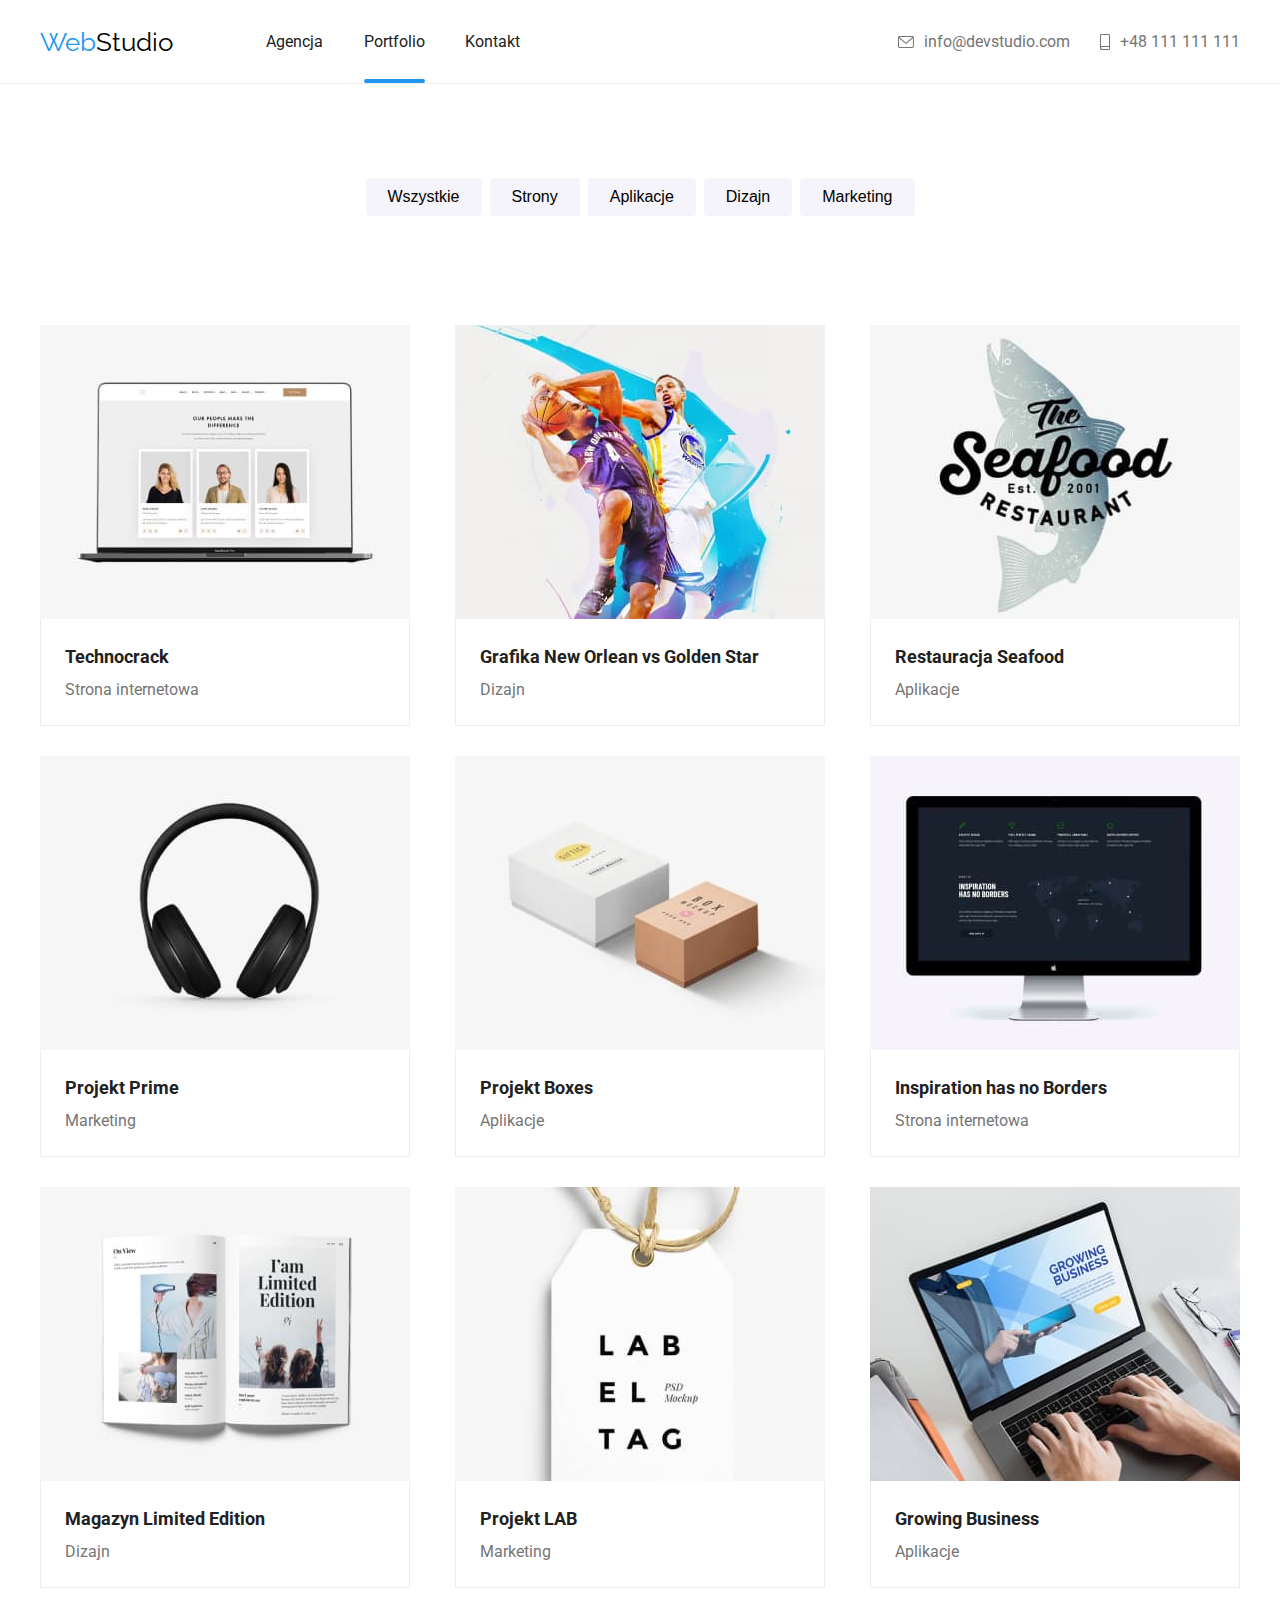
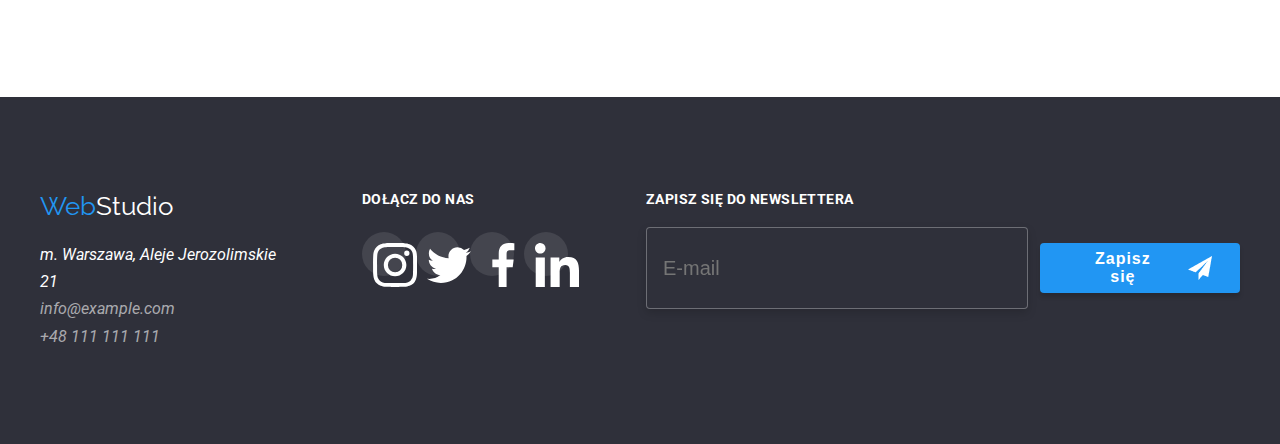
==== portfolio.html @ cbbd0e60 "commit" ====
<!DOCTYPE html>
<html lang="pl">
  <head>
    <meta charset="UTF-8" />
    <meta http-equiv="X-UA-Compatible" content="IE=edge" />
    <meta name="viewport" content="width=device-width, initial-scale=1.0" />
    <title>Portfolio</title>
    <link
      rel="stylesheet"
      href="https://cdnjs.cloudflare.com/ajax/libs/modern-normalize/1.1.0/modern-normalize.min.css"
      integrity="sha512-wpPYUAdjBVSE4KJnH1VR1HeZfpl1ub8YT/NKx4PuQ5NmX2tKuGu6U/JRp5y+Y8XG2tV+wKQpNHVUX03MfMFn9Q=="
      crossorigin="anonymous"
      referrerpolicy="no-referrer" />
    <link rel="stylesheet" href="./css/styles.css" />
    <link rel="preconnect" href="https://fonts.googleapis.com" />
    <link rel="preconnect" href="https://fonts.gstatic.com" crossorigin />
    <link
      href="https://fonts.googleapis.com/css2?family=Raleway:wght@700&family=Roboto:wght@400;500;700;900&display=swap"
      rel="stylesheet" />
  </head>
  <body>
    <header class="header">
      <div class="container">
        <div class="header-left">
          <a href="./index.html" class="logo"
            ><span class="blue-web">Web</span>Studio</a
          >
          <nav>
            <ul class="menu">
              <li class="menu-item">
                <a href="./index.html" class="menu-link">Agencja</a>
              </li>
              <li class="menu-item">
                <a href="./portfolio.html" class="menu-link active">Portfolio</a>
              </li>
              <li class="menu-item">
                <a href="" class="menu-link">Kontakt</a>
              </li>
            </ul>
          </nav>
        </div>
        <div class="header-right">
          <div class="header-right">
            <ul class="contact">
              <li class="contact-item">
                <a href="mailto:info@devstudio.com" class="contact-link">
                  <svg width="16px" height="12px" class="contact-icon">
                    <use xlink:href="./images/icons.svg#icon-envelope"></use>
                  </svg>
                  info@devstudio.com
                </a>
              </li>
              <li class="contact-item">
                <a href="tel:+48111111111" class="contact-link">
                  <svg width="10px" height="16px" class="contact-icon">
                    <use xlink:href="./images/icons.svg#icon-smartphone"></use>
                  </svg>
                  +48 111 111 111
                </a>
              </li>
            </ul>
          </div>
          
    </header>
    <main class="main-portfolio">
      <div class="container">
        <ul class="list-btn-portfolio">
          <li>
            <button type="button" class="btn-portfolio">Wszystkie</button>
          </li>
          <li><button type="button" class="btn-portfolio">Strony</button></li>
          <li>
            <button type="button" class="btn-portfolio">Aplikacje</button>
          </li>
          <li><button type="button" class="btn-portfolio">Dizajn</button></li>
          <li>
            <button type="button" class="btn-portfolio">Marketing</button>
          </li>
        </ul>
      </div>
      <section>
        <div class="container">
          <ul class="portfolio-boxes section">
            <li>
                  <figure class="portfolio-card">
                    <div class="portfolio-img-container">
                      <img
                        src="./images/technocrack.jpg"
                        alt="Laptop na którym wyświetlają się 3 osoby"
                        width="370"
                        height="294" />
                          <p class="portfolio-card-description">
                            Technocrack jest popularną platformą wykorzystywaną do 
                            rozpowszechniania koronawirusa. 
                            Firmy wykorzystują tę platformę do celów szpiegowskich i 
                            ataków na niezabezpieczone serwery konkurencji</p>
                      </div>
                    <figcaption>
                      <p class="portfolio-title">Technocrack</p>
                      <p class="portfolio-filtr">Strona internetowa</p>
                    </figcaption>
                  </figure>
            </li>
            <li>
              <figure class="portfolio-card">
                <div class="portfolio-img-container">
                <img
                  src="./images/grafika-new-orlean-vs-golden-star.jpg"
                  alt="Dwóch koszykarzy walczących o piłkę"
                  width="370"
                  height="294" />
                  <p class="portfolio-card-description">
                    Technocrack jest popularną platformą wykorzystywaną do 
                    rozpowszechniania koronawirusa. 
                    Firmy wykorzystują tę platformę do celów szpiegowskich i 
                    ataków na niezabezpieczone serwery konkurencji</p>
                </div>
                <figcaption>
                  <p class="portfolio-title">
                    Grafika New Orlean vs Golden Star
                  </p>
                  <p class="portfolio-filtr">Dizajn</p>
                </figcaption>
              </figure>
            </li>
            <li>
              <figure class="portfolio-card">
                <div class="portfolio-img-container">
                <img
                  src="./images/restauracja-seafood.jpg"
                  alt="Logo restauracji Seafood"
                  width="370"
                  height="294" />
                  <p class="portfolio-card-description">
                    Technocrack jest popularną platformą wykorzystywaną do 
                    rozpowszechniania koronawirusa. 
                    Firmy wykorzystują tę platformę do celów szpiegowskich i 
                    ataków na niezabezpieczone serwery konkurencji</p>
                </div>
                <figcaption>
                  <p class="portfolio-title">Restauracja Seafood</p>
                  <p class="portfolio-filtr">Aplikacje</p>
                </figcaption>
              </figure >
            </li>
            <li>
              <figure class="portfolio-card">
                <div class="portfolio-img-container">
                <img
                  src="./images/projekt-prime.jpg"
                  alt="Czarne słuchawki nauszne"
                  width="370"
                  height="294" />
                  <p class="portfolio-card-description">
                    Technocrack jest popularną platformą wykorzystywaną do 
                    rozpowszechniania koronawirusa. 
                    Firmy wykorzystują tę platformę do celów szpiegowskich i 
                    ataków na niezabezpieczone serwery konkurencji</p>
                </div>
                <figcaption>
                  <p class="portfolio-title">Projekt Prime</p>
                  <p class="portfolio-filtr">Marketing</p>
                </figcaption>
              </figure>
            </li>
            <li>
              <figure class="portfolio-card">
                <div class="portfolio-img-container">
                <img
                  src="./images/projekt-boxes.jpg"
                  alt="Większe białe pudełko i mniejsze bezowe pudełko"
                  width="370"
                  height="294" />
                  <p class="portfolio-card-description">
                    Technocrack jest popularną platformą wykorzystywaną do 
                    rozpowszechniania koronawirusa. 
                    Firmy wykorzystują tę platformę do celów szpiegowskich i 
                    ataków na niezabezpieczone serwery konkurencji</p>
                </div>
                <figcaption>
                  <p class="portfolio-title">Projekt Boxes</p>
                  <p class="portfolio-filtr">Aplikacje</p>
                </figcaption>
              </figure>
            </li>
            <li>
              <figure class="portfolio-card">
                <div class="portfolio-img-container">
                <img
                  src="./images/inspiration-has-no-borders.jpg"
                  alt="Monitor wyświetlający ciemną stronę internetową"
                  width="370"
                  height="294" />
                  <p class="portfolio-card-description">
                    Technocrack jest popularną platformą wykorzystywaną do 
                    rozpowszechniania koronawirusa. 
                    Firmy wykorzystują tę platformę do celów szpiegowskich i 
                    ataków na niezabezpieczone serwery konkurencji</p>
                </div>
                <figcaption>
                  <p class="portfolio-title">Inspiration has no Borders</p>
                  <p class="portfolio-filtr">Strona internetowa</p>
                </figcaption>
              </figure>
            </li>
            <li>
              <figure class="portfolio-card">
                <div class="portfolio-img-container">
                <img
                  src="./images/magazyn-limited-edition.jpg"
                  alt="Ksiązka I am limited edition"
                  width="370"
                  height="294" />
                  <p class="portfolio-card-description">
                    Technocrack jest popularną platformą wykorzystywaną do 
                    rozpowszechniania koronawirusa. 
                    Firmy wykorzystują tę platformę do celów szpiegowskich i 
                    ataków na niezabezpieczone serwery konkurencji</p>
                  </div>
                <figcaption>
                  <p class="portfolio-title">Magazyn Limited Edition</p>
                  <p class="portfolio-filtr">Dizajn</p>
                </figcaption>
              </figure>
            </li>
            <li>
              <figure class="portfolio-card">
                <div class="portfolio-img-container">
                <img
                  src="./images/projekt-lab.jpg"
                  alt="Etykieta LAB EL TAG"
                  width="370"
                  height="294" />
                  <p class="portfolio-card-description">
                    Technocrack jest popularną platformą wykorzystywaną do 
                    rozpowszechniania koronawirusa. 
                    Firmy wykorzystują tę platformę do celów szpiegowskich i 
                    ataków na niezabezpieczone serwery konkurencji</p>
                  </div>
                <figcaption>
                  <p class="portfolio-title">Projekt LAB</p>
                  <p class="portfolio-filtr">Marketing</p>
                </figcaption>
              </figure>
            </li>
            <li>
              <figure class="portfolio-card">
                <div class="portfolio-img-container">
                <img
                  src="./images/growing-business.jpg"
                  alt="Laptop napis Growing Biznes dłonie połozone na klawiaturze"
                  width="370"
                  height="294" />
                  <p class="portfolio-card-description">
                    Technocrack jest popularną platformą wykorzystywaną do 
                    rozpowszechniania koronawirusa. 
                    Firmy wykorzystują tę platformę do celów szpiegowskich i 
                    ataków na niezabezpieczone serwery konkurencji</p>
                  </div>
                <figcaption>
                  <p class="portfolio-title">Growing Business</p>
                  <p class="portfolio-filtr">Aplikacje</p>
                </figcaption>
              </figure>
            </li>
          </ul>
        </div>
      </section>
    </main>
    <footer class="footer section">
      <div class="container footer-container">
        <div class="footer-left">
          <a href="./index.html"
            ><span class="logo"
              ><span class="blue-web">Web</span>Studio</span
            ></a
          >
          <address class="address">
            <ul>
              <li>
                <a href="https://goo.gl/maps/ZJ2jtGcHfp8Aeqk69"
                  ><p>m. Warszawa, Aleje Jerozolimskie 21</p></a
                >
              </li>
              <li class="contact-footer">
                <a href="mailto:info@example.com"> info@example.com</a>
              </li>
              <li class="contact-footer">
                <a href="tel:+48111111111"> +48 111 111 111</a>
              </li>
            </ul>
          </address>
        </div>
        <div class="footer-right">
          <p class="join-to-us">DOŁĄCZ DO NAS</p>
          <ul class="socialmedia-icons">
            <li class="socialmedia-icon">
              <a href="#">
              <svg width="44px" height="44px">
                <use href="./images/icons.svg#icon-instagram-2"></use>
              </svg>
            </a>
            </li>
            <li class="socialmedia-icon">
              <a href="#">
              <svg width="44px" height="44px">
                <use href="./images/icons.svg#icon-twitter-1"></use>
              </svg>
            </a>
            </li>
            <li class="socialmedia-icon">
              <a href="#">
              <svg width="44px" height="44px">
                <use href="./images/icons.svg#icon-facebook-1"></use>
              </svg>
            </a>
            </li>
            <li class="socialmedia-icon">
              <a href="#">
              <svg width="44px" height="44px">
                <use href="./images/icons.svg#icon-linkedin-1"></use>
              </svg>
            </a>
            </li>
          </ul>
        </div>
        <div class="subscribe-newsletter">
          <p class="subscribe-newsletter-header">
            Zapisz się do newslettera
          </p>
          <form class="newsletter-form">
            <input class="input-email-newsletter" type="email" name="email" placeholder="E-mail"/>
            <button class="newsletter-button" type="submit">Zapisz się <img src="./images/icon-send.png" alt=""></button>
          </form>
        </div>
      </div>
    </footer>
  </body>
</html>
---- css/styles.css ----
:root {
  --color-text-hover: #2196f3;
  --color-text-light: #757575;
  --color-text-primary: #212121;
  --color-white: #ffffff;
  --color-lightgray: #f5f4fa;
  --color-background-footer: #2f303a;
  --color-studio: #000000;
  --color-icons: #afb1b8;
}

* {
  margin: 0;
  padding: 0;
}

body {
  font-family: "Roboto", sans-serif;
  color: var(--color-text-primary);
}

.container {
  max-width: 1200px;
  margin: 0 auto;
}

.section {
  padding: 94px 0;
}

/* header start */

.header {
  border-bottom: #ececec 1px solid;
}

.header .container {
  display: flex;
  align-items: center;
  justify-content: space-between;
}

.header-left {
  display: flex;
  align-items: center;
}

.logo {
  font-family: "Raleway", sans-serif;
  font-size: 26px;
  color: var(--color-studio);
  text-decoration: none;
  margin-right: 93px;
}

.blue-web {
  color: var(--color-text-hover);
}

.menu {
  display: flex;
  list-style-type: none;
  width: 254px;
  padding: 32px 0 0 0;
  justify-content: space-between;
}

.menu-link {
  text-decoration: none;
  color: var(--color-text-primary);
  transition: color;
  transition-duration: 250ms;
  transition-timing-function: cubic-bezier(0.4, 0, 0.2, 1);
}

.menu-link:hover,
.menu-link:focus {
  color: var(--color-text-hover);
}

.menu-link.active::after {
  content: "";
  display: block;
  border: 2px solid var(--color-text-hover);
  border-radius: 2px;
  margin-top: 28px;
}

.header-right {
  display: flex;
}

.contact {
  color: var(--color-text-light);
  list-style-type: none;
  display: flex;
}

.contact-item {
  display: flex;
  align-items: center;
}

.contact-item a {
  text-decoration: none;
  color: var(--color-text-light);
  display: flex;
  align-items: center;
  transition: color;
  transition-duration: 250ms;
  transition-timing-function: cubic-bezier(0.4, 0, 0.2, 1);
}

.contact-item:first-child {
  margin-right: 20px;
}

.contact-item svg {
  fill: var(--color-text-light);
  margin: 0 10px;
}

.contact-icon use {
  transition: fill;
  transition-duration: 250ms;
  transition-timing-function: cubic-bezier(0.4, 0, 0.2, 1);
}

.contact-link:hover .contact-icon use,
.contact-link:focus .contact-icon use {
  fill: var(--color-text-hover);
}

.contact-link:hover,
.contact-link:focus {
  color: var(--color-text-hover);
}

.contact-link:focus {
  outline: none;
}

/* header end */

/* main start */

.main-portfolio {
  padding-top: 94px;
}

.baner {
  padding: 0;
  background-color: var(--color-background-footer);
}

.baner-img {
  background-image: linear-gradient(
      to bottom,
      rgba(0, 0, 0, 0.4),
      rgba(0, 0, 0, 0.4)
    ),
    url("../images/office.jpg");
  max-width: 1600px;
  margin: 0 auto;
  padding: 200px 0;
}

.baner .container {
  display: flex;
  flex-direction: column;
  align-items: center;
  padding: 0;
}

.container h1 {
  font-size: 44px;
  line-height: 1.4;
  color: var(--color-white);
  margin-bottom: 30px;
  text-align: center;
}

.container .btn-studio {
  padding: 10px 41px;
  background-color: var(--color-text-hover);
  color: var(--color-white);
  box-shadow: 0px 4px 4px rgba(0, 0, 0, 0.15);
  border-radius: 4px;
  font-size: 16px;
  font-weight: 700;
  line-height: 1.875;
  cursor: pointer;
}

.lorem-ipsum-svg {
  background-color: #f5f4fa;
  padding: 25px 102.34px;
  border-radius: 4px;
  margin-bottom: 30px;
}

.lorem-ipsum ul {
  display: flex;
  justify-content: space-between;
  text-align: justify;
}

.lorem-ipsum li {
  width: 270px;
  list-style: none;
}

.lorem-ipsum h3 {
  font-size: 14px;
  line-height: 1.17214;
  margin-bottom: 10px;
}

.lorem-ipsum p {
  color: var(--color-text-light);
  line-height: 1.715;
  font-size: 14px;
}

.what-we-do h2,
.team h2,
.our-customers h2 {
  font-size: 36px;
  line-height: 1.171945;
  display: flex;
  justify-content: center;
  margin-bottom: 50px;
}

.what-we-do ul {
  display: flex;
  list-style: none;
  justify-content: space-between;
}

.what-we-do li {
  position: relative;
  margin-bottom: 0;
  display: flex;
}

.what-we-do-item-title {
  position: absolute;
  bottom: 0;
  background: var(--color-background-footer);
  opacity: 80%;
  color: var(--color-white);
  display: flex;
  align-items: center;
  justify-content: center;
  height: 70px;
  width: 100%;
}

.team {
  background-color: var(--color-lightgray);
}

.team .employ-card {
  display: flex;
  list-style: none;
  justify-content: space-between;
}

.team figure {
  box-shadow: 0px 1px 3px rgba(0, 0, 0, 0.12), 0px 1px 1px rgba(0, 0, 0, 0.14),
    0px 2px 1px rgba(0, 0, 0, 0.2);
  border-radius: 0px 0px 4px 4px;
  background-color: var(--color-white);
}

.team .name {
  font-weight: 500;
  display: flex;
  justify-content: center;
  padding: 30px 0 10px 0;
}

.team .job-position {
  color: var(--color-text-light);
  line-height: 1.171875;
  display: flex;
  justify-content: center;
}

.socialmedia-icons {
  display: flex;
  justify-content: space-evenly;
  list-style: none;
  padding: 5px 0 20px 0;
}

.socialmedia-icon {
  display: flex;
  align-content: center;
  border-radius: 50%;
  transition: background-color;
  transition-duration: 250ms;
  transition-timing-function: cubic-bezier(0.4, 0, 0.2, 1);
}

.socialmedia-icon a {
  width: 44px;
  height: 44px;
}

.socialmedia-icon:hover,
.socialmedia-icon a:focus {
  background-color: var(--color-text-hover);
  cursor: pointer;
}

.socialmedia-icon svg {
  fill: var(--color-icons);
  padding: 11px;
  transition: fill;
  transition-duration: 250ms;
  transition-timing-function: cubic-bezier(0.4, 0, 0.2, 1);
}

.socialmedia-icon svg:hover,
.socialmedia-icon a:focus svg {
  fill: var(--color-white);
}

.socialmedia-icon a:focus {
  outline: none;
}

.customers {
  display: flex;
  list-style: none;
  justify-content: space-between;
}

.customer {
  border: 1px solid var(--color-icons);
  border-radius: 4px;
  display: flex;
  align-items: center;
  transition: border;
  transition-duration: 250ms;
  transition-timing-function: cubic-bezier(0.4, 0, 0.2, 1);
}

.customer:hover {
  border: 1px solid var(--color-text-hover);
}

.customer svg {
  fill: var(--color-icons);
  padding: 16px 32px;
  transition: fill;
  transition-duration: 250ms;
  transition-timing-function: cubic-bezier(0.4, 0, 0.2, 1);
}

.customer svg:hover {
  fill: var(--color-text-hover);
}

.list-btn-portfolio {
  list-style: none;
  display: flex;
  justify-content: center;
  gap: 8px;
}

.btn-portfolio {
  background-color: var(--color-lightgray);
  padding: 6px 22px;
  border: none;
  font-size: 16px;
  border-radius: 4px;
  line-height: 1.625;
  cursor: pointer;
  transition: color, background-color, box-shadow;
  transition-duration: 250ms;
  transition-timing-function: cubic-bezier(0.4, 0, 0.2, 1);
}

.btn-portfolio:hover,
.btn-portfolio:focus {
  background-color: var(--color-text-hover);
  color: var(--color-white);
  box-shadow: 0px 3px 1px rgba(0, 0, 0, 0.1), 0px 1px 2px rgba(0, 0, 0, 0.08),
    0px 2px 2px rgba(0, 0, 0, 0.12);
}

.portfolio-boxes {
  display: flex;
  list-style: none;
  flex-wrap: wrap;
  justify-content: space-between;
}

.portfolio-boxes li {
  margin: 15px 0;
  transition: box-shadow;
  transition-duration: 250ms;
  transition-timing-function: cubic-bezier(0.4, 0, 0.2, 1);
}

.portfolio-boxes li:hover {
  box-shadow: 0px 1px 1px rgba(0, 0, 0, 0.12), 0px 4px 4px rgba(0, 0, 0, 0.06),
    1px 4px 6px rgba(0, 0, 0, 0.16);
}

.portfolio-card {
  width: 370px;
}

.portfolio-card:hover .portfolio-card-description {
  transform: translateY(0);
}

.portfolio-img-container {
  position: relative;
  overflow: hidden;
  display: flex;
}

.portfolio-card-description {
  position: absolute;
  top: 0;
  right: 0;
  bottom: 0;
  left: 0;
  background-color: var(--color-text-hover);
  opacity: 90%;
  color: var(--color-white);
  padding: 49px 24px;
  font-size: 18px;
  line-height: 1.55;
  transform: translateY(100%);
  transition: transform;
  transition-duration: 250ms;
  transition-timing-function: cubic-bezier(0.4, 0, 0.2, 1);
}

.portfolio-boxes li a {
  text-decoration: none;
}

.portfolio-boxes li a:visited {
  color: var(--color-text-primary);
}

.portfolio-boxes figure {
  background-color: var(--color-white);
  display: flex;
  flex-direction: column;
}

.portfolio-boxes figcaption {
  padding: 20px 0 20px 24px;
  border-right: 1px solid #eeeeee;
  border-bottom: 1px solid #eeeeee;
  border-left: 1px solid #eeeeee;
}

.portfolio-title {
  font-size: 18px;
  font-weight: 700;
  line-height: 2;
}

.portfolio-filtr {
  color: var(--color-text-light);
  line-height: 1.875;
}

/*  footer start*/

.footer {
  background-color: var(--color-background-footer);
}

.footer a {
  text-decoration: none;
}

.footer .logo {
  color: var(--color-white);
}

.footer p {
  color: var(--color-white);
}

.contact-footer {
  color: var(--color-text-light);
  list-style-type: none;
}

.address {
  margin-top: 20px;
}

.address ul {
  list-style: none;
}

.address a {
  line-height: 1.7;
  color: rgba(255, 255, 255, 0.6);
}

.footer-container {
  display: flex;
}

.footer-right {
  margin-left: 70px;
}

.join-to-us {
  font-weight: 700;
  font-size: 14px;
  line-height: 16px;
  letter-spacing: 0.03em;
  text-transform: uppercase;
  margin-bottom: 20px;
}

.footer-right .socialmedia-icon {
  background-color: rgba(255, 255, 255, 0.1);
  border-radius: 50%;
  margin: 0 5px;
}

.footer-right .socialmedia-icon:first-child {
  margin-left: 0;
}

.footer-right .socialmedia-icon:last-child {
  margin-right: 0;
}

.footer-right .socialmedia-icon svg {
  fill: var(--color-white);
}

.footer-right .socialmedia-icon:hover {
  background-color: var(--color-text-hover);
}

.subscribe-newsletter {
  margin-left: 78px;
}

.subscribe-newsletter-header {
  font-weight: 700;
  font-size: 14px;
  line-height: 16px;
  letter-spacing: 0.03em;
  text-transform: uppercase;
  margin-bottom: 20px;
}

.input-email-newsletter {
  width: 358px;
  height: 50px;
  background-color: var(--color-background-footer);
  border: 1px solid rgba(255, 255, 255, 0.3);
  filter: drop-shadow(0px 4px 4px rgba(0, 0, 0, 0.15));
  border-radius: 4px;
  font-size: 20px;
  padding: 15px 16px;
  color: var(--color-white);
}

.input-email-newsletter:focus-within {
  outline: none;
}

.newsletter-button {
  padding: 10px 28px 10px 42px;
  background-color: var(--color-text-hover);
  box-shadow: 0px 4px 4px rgba(0, 0, 0, 0.15);
  border-radius: 4px;
  color: var(--color-white);
  border: none;
  height: 50px;
  font-size: 16px;
  font-weight: 700;
  display: flex;
  align-items: center;
  cursor: pointer;
  letter-spacing: 0.06em;
}

.newsletter-button img {
  margin-left: 24px;
}

.newsletter-form {
  display: flex;
  align-items: center;
  gap: 12px;
}

/*  footer end*/

/* modal start */

.backdrop {
  position: fixed;
  left: 0;
  right: 0;
  top: 0;
  bottom: 0;
  background-color: rgba(0, 0, 0, 0.2);
  transition: visibility 250ms linear, opacity 250ms linear;
}

.is-hidden {
  visibility: hidden;
  opacity: 0;
  pointer-events: none;
}

.modal {
  position: absolute;
  left: 50%;
  top: 50%;
  background-color: var(--color-white);
  width: 528px;
  border-radius: 4px;
  opacity: 1;
  box-shadow: 0px 1px 3px rgba(0, 0, 0, 0.12), 0px 1px 1px rgba(0, 0, 0, 0.14),
    0px 2px 1px rgba(0, 0, 0, 0.2);
  padding: 8px;
  transform: translate(-50%, -50%) scale(1);
  transition: transform 250ms linear;
}
.container-button-modal {
  display: flex;
  justify-content: flex-end;
}

.close-button-modal {
  border: none;
  background-color: transparent;
  cursor: pointer;
}

.is-hidden .modal {
  transform: translate(-50%, -50%) scale(0);
}

/* .container-modal-form {
  display: flex;
  justify-content: center;
} */
.header-modal-form {
  font-size: 20px;
  font-weight: 700;
  line-height: 1.172;
  text-align: center;
}

.modal-form {
  margin: 12px 40px 0 40px;
}

.description-label {
  display: block;
  margin-bottom: 4px;
  margin-top: 10px;
  color: var(--color-text-light);
  font-size: 12px;
}

.input-form-modal {
  border: 1px solid rgba(33, 33, 33, 0.2);
  border-radius: 4px;
  display: flex;
  align-items: center;
  transition: border, fill;
  transition-duration: 250ms;
  transition-timing-function: cubic-bezier(0.4, 0, 0.2, 1);
}

.name-form-modal-svg {
  margin: 14px 15px;
}

.input-form-modal input {
  border: none;
  outline: none;
  width: 100%;
}

.input-form-modal label {
  display: flex;
  align-items: center;
  width: 100%;
}

.input-form-modal:focus-within {
  border: 1px solid var(--color-text-hover);
  fill: var(--color-text-hover);
}

.textarea-form-modal-comment {
  resize: none;
  width: 100%;
  border: none;
  outline: none;
  padding: 12px 16px;
}

.textarea-form-modal-comment::placeholder {
  color: var(--color-text-light);
  opacity: 50%;
  font-size: 12px;
}

.accept-the-terms {
  margin-top: 20px;
  display: flex;
  align-items: center;
  justify-content: center;
}

.statute {
  display: flex;
  align-items: center;
  justify-content: center;
  position: relative;
}

.statute .checkbox-modal-input {
  position: absolute;
  opacity: 0;
  cursor: pointer;
}

.statute p {
  font-size: 14px;
  margin-left: 25px;
}
.statute p a {
  color: var(--color-text-hover);
}

.modal-form-send-button-container {
  display: flex;
  justify-content: center;
}

.modal-form-send-button {
  margin-top: 30px;
  margin-bottom: 40px;
  padding: 10px 76px;
  background-color: var(--color-text-hover);
  box-shadow: 0px 4px 4px rgba(0, 0, 0, 0.15);
  border-radius: 4px;
  color: var(--color-white);
  border: none;
  font-size: 16px;
  font-weight: 700;
  line-height: 1.875;
  letter-spacing: 0.06em;
  cursor: pointer;
}

.checkbox-border {
  border-radius: 2px;
  position: absolute;
  top: 0;
  left: 0;
}

.checkbox-checkmark {
  position: absolute;
  top: 3px;
  left: 2px;
  transition: background-color, fill;
  transition-duration: 250ms;
  transition-timing-function: cubic-bezier(0.4, 0, 0.2, 1);
}

.checkbox-modal-input:checked + .checkbox-checkmark {
  display: block;
}

.checkbox-modal-input:checked + .checkbox-border {
  background-color: var(--color-text-hover);
  fill: var(--color-text-hover);
}

/* modal end */
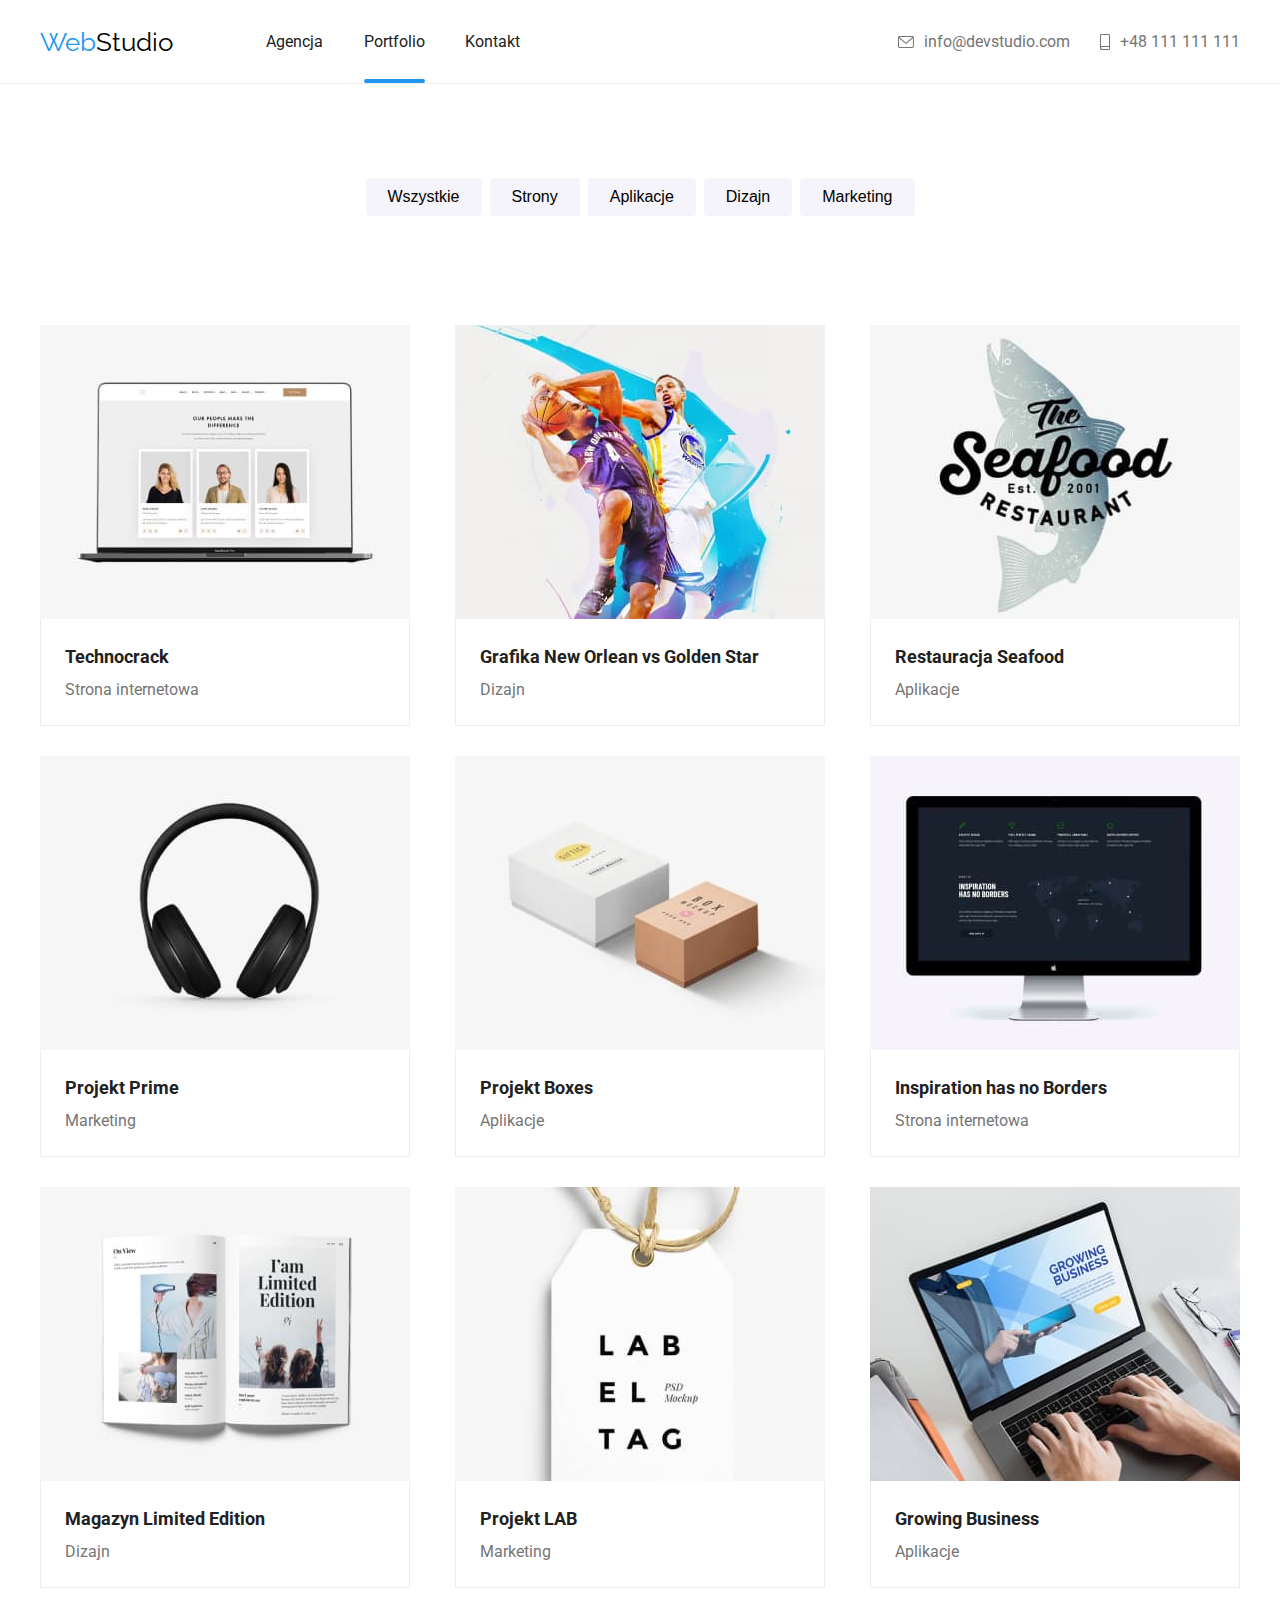
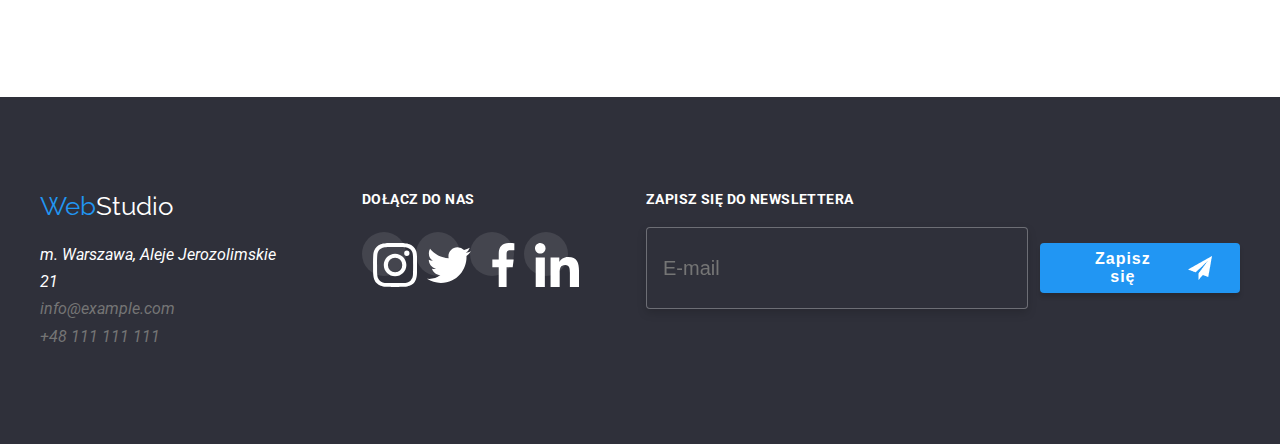
==== commit ff4d8c6e: "portfolio scss" ====
--- a/portfolio.html
+++ b/portfolio.html
@@ -11,7 +11,7 @@
       integrity="sha512-wpPYUAdjBVSE4KJnH1VR1HeZfpl1ub8YT/NKx4PuQ5NmX2tKuGu6U/JRp5y+Y8XG2tV+wKQpNHVUX03MfMFn9Q=="
       crossorigin="anonymous"
       referrerpolicy="no-referrer" />
-    <link rel="stylesheet" href="./css/styles.css" />
+    <link rel="stylesheet" href="./css/main.min.css" />
     <link rel="preconnect" href="https://fonts.googleapis.com" />
     <link rel="preconnect" href="https://fonts.gstatic.com" crossorigin />
     <link
@@ -21,38 +21,38 @@
   <body>
     <header class="header">
       <div class="container">
-        <div class="header-left">
-          <a href="./index.html" class="logo"
-            ><span class="blue-web">Web</span>Studio</a
+        <div class="header__left">
+          <a href="./index.html" class="logo logo--black"
+            ><span class="logo--web">Web</span>Studio</a
           >
           <nav>
-            <ul class="menu">
-              <li class="menu-item">
-                <a href="./index.html" class="menu-link">Agencja</a>
-              </li>
-              <li class="menu-item">
-                <a href="./portfolio.html" class="menu-link active">Portfolio</a>
-              </li>
-              <li class="menu-item">
-                <a href="" class="menu-link">Kontakt</a>
+            <ul class="nav">
+              <li class="nav__item">
+                <a href="./index.html" class="nav__link">Agencja</a>
+              </li>
+              <li class="nav__item">
+                <a href="./portfolio.html" class="nav__link nav__link--active">Portfolio</a>
+              </li>
+              <li class="nav__item">
+                <a href="" class="nav__link">Kontakt</a>
               </li>
             </ul>
           </nav>
         </div>
-        <div class="header-right">
-          <div class="header-right">
+       
+          <div class="header__right">
             <ul class="contact">
-              <li class="contact-item">
-                <a href="mailto:info@devstudio.com" class="contact-link">
-                  <svg width="16px" height="12px" class="contact-icon">
+              <li class="contact__item">
+                <a href="mailto:info@devstudio.com" class="contact__link">
+                  <svg width="16px" height="12px" class="contact__icon">
                     <use xlink:href="./images/icons.svg#icon-envelope"></use>
                   </svg>
                   info@devstudio.com
                 </a>
               </li>
-              <li class="contact-item">
-                <a href="tel:+48111111111" class="contact-link">
-                  <svg width="10px" height="16px" class="contact-icon">
+              <li class="contact__item">
+                <a href="tel:+48111111111" class="contact__link">
+                  <svg width="10px" height="16px" class="contact__icon">
                     <use xlink:href="./images/icons.svg#icon-smartphone"></use>
                   </svg>
                   +48 111 111 111
@@ -62,204 +62,204 @@
           </div>
           
     </header>
-    <main class="main-portfolio">
+    <main class="portfolio">
       <div class="container">
-        <ul class="list-btn-portfolio">
+        <ul class="portfolio__buttons">
           <li>
-            <button type="button" class="btn-portfolio">Wszystkie</button>
+            <button type="button" class="portfolio__button">Wszystkie</button>
           </li>
-          <li><button type="button" class="btn-portfolio">Strony</button></li>
+          <li><button type="button" class="portfolio__button">Strony</button></li>
           <li>
-            <button type="button" class="btn-portfolio">Aplikacje</button>
+            <button type="button" class="portfolio__button">Aplikacje</button>
           </li>
-          <li><button type="button" class="btn-portfolio">Dizajn</button></li>
+          <li><button type="button" class="portfolio__button">Dizajn</button></li>
           <li>
-            <button type="button" class="btn-portfolio">Marketing</button>
+            <button type="button" class="portfolio__button">Marketing</button>
           </li>
         </ul>
       </div>
       <section>
         <div class="container">
-          <ul class="portfolio-boxes section">
-            <li>
-                  <figure class="portfolio-card">
-                    <div class="portfolio-img-container">
+          <ul class="portfolio__cards section">
+            <li class="portfolio__item">
+                  <figure class="portfolio__card">
+                    <div class="portfolio__img-container">
                       <img
                         src="./images/technocrack.jpg"
                         alt="Laptop na którym wyświetlają się 3 osoby"
                         width="370"
                         height="294" />
-                          <p class="portfolio-card-description">
+                          <p class="portfolio__card-description">
                             Technocrack jest popularną platformą wykorzystywaną do 
                             rozpowszechniania koronawirusa. 
                             Firmy wykorzystują tę platformę do celów szpiegowskich i 
                             ataków na niezabezpieczone serwery konkurencji</p>
                       </div>
                     <figcaption>
-                      <p class="portfolio-title">Technocrack</p>
-                      <p class="portfolio-filtr">Strona internetowa</p>
+                      <p class="portfolio__title">Technocrack</p>
+                      <p class="portfolio__filtr">Strona internetowa</p>
                     </figcaption>
                   </figure>
             </li>
-            <li>
-              <figure class="portfolio-card">
-                <div class="portfolio-img-container">
+            <li class="portfolio__item">
+              <figure class="portfolio__card">
+                <div class="portfolio__img-container">
                 <img
                   src="./images/grafika-new-orlean-vs-golden-star.jpg"
                   alt="Dwóch koszykarzy walczących o piłkę"
                   width="370"
                   height="294" />
-                  <p class="portfolio-card-description">
-                    Technocrack jest popularną platformą wykorzystywaną do 
-                    rozpowszechniania koronawirusa. 
-                    Firmy wykorzystują tę platformę do celów szpiegowskich i 
-                    ataków na niezabezpieczone serwery konkurencji</p>
-                </div>
-                <figcaption>
-                  <p class="portfolio-title">
+                  <p class="portfolio__card-description">
+                    Technocrack jest popularną platformą wykorzystywaną do 
+                    rozpowszechniania koronawirusa. 
+                    Firmy wykorzystują tę platformę do celów szpiegowskich i 
+                    ataków na niezabezpieczone serwery konkurencji</p>
+                </div>
+                <figcaption>
+                  <p class="portfolio__title">
                     Grafika New Orlean vs Golden Star
                   </p>
-                  <p class="portfolio-filtr">Dizajn</p>
-                </figcaption>
-              </figure>
-            </li>
-            <li>
-              <figure class="portfolio-card">
-                <div class="portfolio-img-container">
+                  <p class="portfolio__filtr">Dizajn</p>
+                </figcaption>
+              </figure>
+            </li >
+            <li class="portfolio__item">
+              <figure class="portfolio__card">
+                <div class="portfolio__img-container">
                 <img
                   src="./images/restauracja-seafood.jpg"
                   alt="Logo restauracji Seafood"
                   width="370"
                   height="294" />
-                  <p class="portfolio-card-description">
-                    Technocrack jest popularną platformą wykorzystywaną do 
-                    rozpowszechniania koronawirusa. 
-                    Firmy wykorzystują tę platformę do celów szpiegowskich i 
-                    ataków na niezabezpieczone serwery konkurencji</p>
-                </div>
-                <figcaption>
-                  <p class="portfolio-title">Restauracja Seafood</p>
-                  <p class="portfolio-filtr">Aplikacje</p>
+                  <p class="portfolio__card-description">
+                    Technocrack jest popularną platformą wykorzystywaną do 
+                    rozpowszechniania koronawirusa. 
+                    Firmy wykorzystują tę platformę do celów szpiegowskich i 
+                    ataków na niezabezpieczone serwery konkurencji</p>
+                </div>
+                <figcaption>
+                  <p class="portfolio__title">Restauracja Seafood</p>
+                  <p class="portfolio__filtr">Aplikacje</p>
                 </figcaption>
               </figure >
             </li>
-            <li>
-              <figure class="portfolio-card">
-                <div class="portfolio-img-container">
+            <li class="portfolio__item">
+              <figure class="portfolio__card">
+                <div class="portfolio__img-container">
                 <img
                   src="./images/projekt-prime.jpg"
                   alt="Czarne słuchawki nauszne"
                   width="370"
                   height="294" />
-                  <p class="portfolio-card-description">
-                    Technocrack jest popularną platformą wykorzystywaną do 
-                    rozpowszechniania koronawirusa. 
-                    Firmy wykorzystują tę platformę do celów szpiegowskich i 
-                    ataków na niezabezpieczone serwery konkurencji</p>
-                </div>
-                <figcaption>
-                  <p class="portfolio-title">Projekt Prime</p>
-                  <p class="portfolio-filtr">Marketing</p>
-                </figcaption>
-              </figure>
-            </li>
-            <li>
-              <figure class="portfolio-card">
-                <div class="portfolio-img-container">
+                  <p class="portfolio__card-description">
+                    Technocrack jest popularną platformą wykorzystywaną do 
+                    rozpowszechniania koronawirusa. 
+                    Firmy wykorzystują tę platformę do celów szpiegowskich i 
+                    ataków na niezabezpieczone serwery konkurencji</p>
+                </div>
+                <figcaption>
+                  <p class="portfolio__title">Projekt Prime</p>
+                  <p class="portfolio__filtr">Marketing</p>
+                </figcaption>
+              </figure>
+            </li>
+            <li class="portfolio__item">
+              <figure class="portfolio__card">
+                <div class="portfolio__img-container">
                 <img
                   src="./images/projekt-boxes.jpg"
                   alt="Większe białe pudełko i mniejsze bezowe pudełko"
                   width="370"
                   height="294" />
-                  <p class="portfolio-card-description">
-                    Technocrack jest popularną platformą wykorzystywaną do 
-                    rozpowszechniania koronawirusa. 
-                    Firmy wykorzystują tę platformę do celów szpiegowskich i 
-                    ataków na niezabezpieczone serwery konkurencji</p>
-                </div>
-                <figcaption>
-                  <p class="portfolio-title">Projekt Boxes</p>
-                  <p class="portfolio-filtr">Aplikacje</p>
-                </figcaption>
-              </figure>
-            </li>
-            <li>
-              <figure class="portfolio-card">
-                <div class="portfolio-img-container">
+                  <p class="portfolio__card-description">
+                    Technocrack jest popularną platformą wykorzystywaną do 
+                    rozpowszechniania koronawirusa. 
+                    Firmy wykorzystują tę platformę do celów szpiegowskich i 
+                    ataków na niezabezpieczone serwery konkurencji</p>
+                </div>
+                <figcaption>
+                  <p class="portfolio__title">Projekt Boxes</p>
+                  <p class="portfolio__filtr">Aplikacje</p>
+                </figcaption>
+              </figure>
+            </li>
+            <li class="portfolio__item"> 
+              <figure class="portfolio__card">
+                <div class="portfolio__img-container">
                 <img
                   src="./images/inspiration-has-no-borders.jpg"
                   alt="Monitor wyświetlający ciemną stronę internetową"
                   width="370"
                   height="294" />
-                  <p class="portfolio-card-description">
-                    Technocrack jest popularną platformą wykorzystywaną do 
-                    rozpowszechniania koronawirusa. 
-                    Firmy wykorzystują tę platformę do celów szpiegowskich i 
-                    ataków na niezabezpieczone serwery konkurencji</p>
-                </div>
-                <figcaption>
-                  <p class="portfolio-title">Inspiration has no Borders</p>
-                  <p class="portfolio-filtr">Strona internetowa</p>
-                </figcaption>
-              </figure>
-            </li>
-            <li>
-              <figure class="portfolio-card">
-                <div class="portfolio-img-container">
+                  <p class="portfolio__card-description">
+                    Technocrack jest popularną platformą wykorzystywaną do 
+                    rozpowszechniania koronawirusa. 
+                    Firmy wykorzystują tę platformę do celów szpiegowskich i 
+                    ataków na niezabezpieczone serwery konkurencji</p>
+                </div>
+                <figcaption>
+                  <p class="portfolio__title">Inspiration has no Borders</p>
+                  <p class="portfolio__filtr">Strona internetowa</p>
+                </figcaption>
+              </figure>
+            </li>
+            <li class="portfolio__item">
+              <figure class="portfolio__card">
+                <div class="portfolio__img-container">
                 <img
                   src="./images/magazyn-limited-edition.jpg"
                   alt="Ksiązka I am limited edition"
                   width="370"
                   height="294" />
-                  <p class="portfolio-card-description">
+                  <p class="portfolio__card-description">
                     Technocrack jest popularną platformą wykorzystywaną do 
                     rozpowszechniania koronawirusa. 
                     Firmy wykorzystują tę platformę do celów szpiegowskich i 
                     ataków na niezabezpieczone serwery konkurencji</p>
                   </div>
                 <figcaption>
-                  <p class="portfolio-title">Magazyn Limited Edition</p>
-                  <p class="portfolio-filtr">Dizajn</p>
-                </figcaption>
-              </figure>
-            </li>
-            <li>
-              <figure class="portfolio-card">
-                <div class="portfolio-img-container">
+                  <p class="portfolio__title">Magazyn Limited Edition</p>
+                  <p class="portfolio__filtr">Dizajn</p>
+                </figcaption>
+              </figure>
+            </li>
+            <li class="portfolio__item">
+              <figure class="portfolio__card">
+                <div class="portfolio__img-container">
                 <img
                   src="./images/projekt-lab.jpg"
                   alt="Etykieta LAB EL TAG"
                   width="370"
                   height="294" />
-                  <p class="portfolio-card-description">
+                  <p class="portfolio__card-description">
                     Technocrack jest popularną platformą wykorzystywaną do 
                     rozpowszechniania koronawirusa. 
                     Firmy wykorzystują tę platformę do celów szpiegowskich i 
                     ataków na niezabezpieczone serwery konkurencji</p>
                   </div>
                 <figcaption>
-                  <p class="portfolio-title">Projekt LAB</p>
-                  <p class="portfolio-filtr">Marketing</p>
-                </figcaption>
-              </figure>
-            </li>
-            <li>
-              <figure class="portfolio-card">
-                <div class="portfolio-img-container">
+                  <p class="portfolio__title">Projekt LAB</p>
+                  <p class="portfolio__filtr">Marketing</p>
+                </figcaption>
+              </figure>
+            </li>
+            <li class="portfolio__item">
+              <figure class="portfolio__card">
+                <div class="portfolio__img-container">
                 <img
                   src="./images/growing-business.jpg"
                   alt="Laptop napis Growing Biznes dłonie połozone na klawiaturze"
                   width="370"
                   height="294" />
-                  <p class="portfolio-card-description">
+                  <p class="portfolio__card-description">
                     Technocrack jest popularną platformą wykorzystywaną do 
                     rozpowszechniania koronawirusa. 
                     Firmy wykorzystują tę platformę do celów szpiegowskich i 
                     ataków na niezabezpieczone serwery konkurencji</p>
                   </div>
                 <figcaption>
-                  <p class="portfolio-title">Growing Business</p>
-                  <p class="portfolio-filtr">Aplikacje</p>
+                  <p class="portfolio__title">Growing Business</p>
+                  <p class="portfolio__filtr">Aplikacje</p>
                 </figcaption>
               </figure>
             </li>
@@ -268,54 +268,54 @@
       </section>
     </main>
     <footer class="footer section">
-      <div class="container footer-container">
-        <div class="footer-left">
+      <div class="container footer__flex">
+        <div class="footer__left">
           <a href="./index.html"
-            ><span class="logo"
-              ><span class="blue-web">Web</span>Studio</span
+            ><span class="logo logo--white"
+              ><span class="logo--web">Web</span>Studio</span
             ></a
           >
-          <address class="address">
+          <address class="footer__address">
             <ul>
               <li>
                 <a href="https://goo.gl/maps/ZJ2jtGcHfp8Aeqk69"
                   ><p>m. Warszawa, Aleje Jerozolimskie 21</p></a
                 >
               </li>
-              <li class="contact-footer">
+              <li class="footer__contact">
                 <a href="mailto:info@example.com"> info@example.com</a>
               </li>
-              <li class="contact-footer">
+              <li class="footer__contact">
                 <a href="tel:+48111111111"> +48 111 111 111</a>
               </li>
             </ul>
           </address>
         </div>
-        <div class="footer-right">
-          <p class="join-to-us">DOŁĄCZ DO NAS</p>
-          <ul class="socialmedia-icons">
-            <li class="socialmedia-icon">
+        <div class="footer__right">
+          <p class="footer__join-to-us">DOŁĄCZ DO NAS</p>
+          <ul class="footer__socialmedia-icons">
+            <li class="footer__socialmedia-icon">
               <a href="#">
               <svg width="44px" height="44px">
                 <use href="./images/icons.svg#icon-instagram-2"></use>
               </svg>
             </a>
             </li>
-            <li class="socialmedia-icon">
+            <li class="footer__socialmedia-icon">
               <a href="#">
               <svg width="44px" height="44px">
                 <use href="./images/icons.svg#icon-twitter-1"></use>
               </svg>
             </a>
             </li>
-            <li class="socialmedia-icon">
+            <li class="footer__socialmedia-icon">
               <a href="#">
               <svg width="44px" height="44px">
                 <use href="./images/icons.svg#icon-facebook-1"></use>
               </svg>
             </a>
             </li>
-            <li class="socialmedia-icon">
+            <li class="footer__socialmedia-icon">
               <a href="#">
               <svg width="44px" height="44px">
                 <use href="./images/icons.svg#icon-linkedin-1"></use>
@@ -325,15 +325,16 @@
           </ul>
         </div>
         <div class="subscribe-newsletter">
-          <p class="subscribe-newsletter-header">
+          <p class="subscribe-newsletter__heading">
             Zapisz się do newslettera
           </p>
-          <form class="newsletter-form">
-            <input class="input-email-newsletter" type="email" name="email" placeholder="E-mail"/>
-            <button class="newsletter-button" type="submit">Zapisz się <img src="./images/icon-send.png" alt=""></button>
+          <form class="subscribe-newsletter__newsletter-form">
+            <input class="subscribe-newsletter__input-email-newsletter" type="email" name="email" placeholder="E-mail"/>
+            <button class="subscribe-newsletter__newsletter-button" type="submit">Zapisz się <img src="./images/icon-send.png" alt=""></button>
           </form>
         </div>
       </div>
     </footer>
+    <script src="./modal.js"></script>
   </body>
-</html>
+</html>--- a/css/main.min.css
+++ b/css/main.min.css
@@ -0,0 +1,921 @@
+.header {
+  border-bottom: #ececec 1px solid;
+}
+.header .container {
+  display: -webkit-box;
+  display: -ms-flexbox;
+  display: flex;
+  -webkit-box-align: center;
+      -ms-flex-align: center;
+          align-items: center;
+  -webkit-box-pack: justify;
+      -ms-flex-pack: justify;
+          justify-content: space-between;
+}
+.header__left {
+  display: -webkit-box;
+  display: -ms-flexbox;
+  display: flex;
+  -webkit-box-align: center;
+      -ms-flex-align: center;
+          align-items: center;
+}
+.header__right {
+  display: -webkit-box;
+  display: -ms-flexbox;
+  display: flex;
+}
+
+.nav {
+  display: -webkit-box;
+  display: -ms-flexbox;
+  display: flex;
+  list-style-type: none;
+  width: 254px;
+  padding: 32px 0 0 0;
+  -webkit-box-pack: justify;
+      -ms-flex-pack: justify;
+          justify-content: space-between;
+}
+.nav__link {
+  text-decoration: none;
+  color: #212121;
+  -webkit-transition: color;
+  transition: color;
+  -webkit-transition-duration: 250ms;
+          transition-duration: 250ms;
+  -webkit-transition-timing-function: cubic-bezier(0.4, 0, 0.2, 1);
+          transition-timing-function: cubic-bezier(0.4, 0, 0.2, 1);
+}
+.nav__link:hover, .nav__link:focus {
+  color: #2196f3;
+}
+.nav__link--active::after {
+  content: "";
+  display: block;
+  border: 2px solid #2196f3;
+  border-radius: 2px;
+  margin-top: 28px;
+}
+
+.contact {
+  list-style-type: none;
+  display: -webkit-box;
+  display: -ms-flexbox;
+  display: flex;
+}
+.contact__item {
+  display: -webkit-box;
+  display: -ms-flexbox;
+  display: flex;
+  -webkit-box-align: center;
+      -ms-flex-align: center;
+          align-items: center;
+}
+.contact__item a {
+  text-decoration: none;
+  color: #757575;
+  display: -webkit-box;
+  display: -ms-flexbox;
+  display: flex;
+  -webkit-box-align: center;
+      -ms-flex-align: center;
+          align-items: center;
+  -webkit-transition: color;
+  transition: color;
+  -webkit-transition-duration: 250ms;
+          transition-duration: 250ms;
+  -webkit-transition-timing-function: cubic-bezier(0.4, 0, 0.2, 1);
+          transition-timing-function: cubic-bezier(0.4, 0, 0.2, 1);
+}
+.contact__item:first-child {
+  margin-right: 20px;
+}
+.contact__item svg {
+  fill: #757575;
+  margin: 0 10px;
+}
+.contact__icon use {
+  -webkit-transition: fill;
+  transition: fill;
+  -webkit-transition-duration: 250ms;
+          transition-duration: 250ms;
+  -webkit-transition-timing-function: cubic-bezier(0.4, 0, 0.2, 1);
+          transition-timing-function: cubic-bezier(0.4, 0, 0.2, 1);
+}
+.contact__link:hover .contact__icon use, .contact__link:focus .contact__icon use {
+  fill: #2196f3;
+}
+.contact__link:hover, .contact__link:focus {
+  color: #2196f3;
+}
+.contact__link:focus {
+  outline: none;
+}
+
+.logo {
+  font-family: "Raleway", sans-serif;
+  font-size: 26px;
+  text-decoration: none;
+  margin-right: 93px;
+}
+.logo--black {
+  color: #000000;
+}
+.logo--white {
+  color: #ffffff;
+}
+.logo--web {
+  color: #2196f3;
+}
+
+* {
+  margin: 0;
+  padding: 0;
+}
+
+body {
+  font-family: "Roboto", sans-serif;
+  color: #212121;
+}
+
+.container {
+  max-width: 1200px;
+  margin: 0 auto;
+}
+
+.section {
+  padding: 94px 0;
+}
+
+.baner {
+  padding: 0;
+  background-color: #2f303a;
+}
+.baner__img {
+  background-image: -webkit-gradient(linear, left top, left bottom, from(rgba(0, 0, 0, 0.4)), to(rgba(0, 0, 0, 0.4))), url("../images/office.jpg");
+  background-image: linear-gradient(to bottom, rgba(0, 0, 0, 0.4), rgba(0, 0, 0, 0.4)), url("../images/office.jpg");
+  max-width: 1600px;
+  margin: 0 auto;
+  padding: 200px 0;
+}
+.baner .container {
+  display: -webkit-box;
+  display: -ms-flexbox;
+  display: flex;
+  -webkit-box-orient: vertical;
+  -webkit-box-direction: normal;
+      -ms-flex-direction: column;
+          flex-direction: column;
+  -webkit-box-align: center;
+      -ms-flex-align: center;
+          align-items: center;
+  padding: 0;
+}
+.baner__heading {
+  font-size: 44px;
+  line-height: 1.4;
+  color: #ffffff;
+  margin-bottom: 30px;
+  text-align: center;
+}
+.baner__btn {
+  padding: 10px 41px;
+  background-color: #2196f3;
+  color: #ffffff;
+  -webkit-box-shadow: 0px 4px 4px rgba(0, 0, 0, 0.15);
+          box-shadow: 0px 4px 4px rgba(0, 0, 0, 0.15);
+  border-radius: 4px;
+  font-size: 16px;
+  font-weight: 700;
+  line-height: 1.875;
+  cursor: pointer;
+}
+
+.lorem-ipsum__grid {
+  display: -webkit-box;
+  display: -ms-flexbox;
+  display: flex;
+  -webkit-box-pack: justify;
+      -ms-flex-pack: justify;
+          justify-content: space-between;
+  text-align: justify;
+}
+.lorem-ipsum__item {
+  width: 270px;
+  list-style: none;
+}
+.lorem-ipsum__svg {
+  background-color: #f5f4fa;
+  padding: 25px 102.34px;
+  border-radius: 4px;
+  margin-bottom: 30px;
+}
+.lorem-ipsum__heading {
+  font-size: 14px;
+  line-height: 1.17214;
+  margin-bottom: 10px;
+}
+.lorem-ipsum p {
+  color: #757575;
+  line-height: 1.715;
+  font-size: 14px;
+}
+
+.what-we-do__grid {
+  display: -webkit-box;
+  display: -ms-flexbox;
+  display: flex;
+  list-style: none;
+  -webkit-box-pack: justify;
+      -ms-flex-pack: justify;
+          justify-content: space-between;
+}
+.what-we-do__item {
+  position: relative;
+  margin-bottom: 0;
+  display: -webkit-box;
+  display: -ms-flexbox;
+  display: flex;
+}
+.what-we-do__title {
+  position: absolute;
+  bottom: 0;
+  background: #2f303a;
+  opacity: 80%;
+  color: #ffffff;
+  display: -webkit-box;
+  display: -ms-flexbox;
+  display: flex;
+  -webkit-box-align: center;
+      -ms-flex-align: center;
+          align-items: center;
+  -webkit-box-pack: center;
+      -ms-flex-pack: center;
+          justify-content: center;
+  height: 70px;
+  width: 100%;
+}
+
+.team {
+  background-color: #f5f4fa;
+}
+.team__employ-card {
+  display: -webkit-box;
+  display: -ms-flexbox;
+  display: flex;
+  list-style: none;
+  -webkit-box-pack: justify;
+      -ms-flex-pack: justify;
+          justify-content: space-between;
+}
+.team figure {
+  -webkit-box-shadow: 0px 1px 3px rgba(0, 0, 0, 0.12), 0px 1px 1px rgba(0, 0, 0, 0.14), 0px 2px 1px rgba(0, 0, 0, 0.2);
+          box-shadow: 0px 1px 3px rgba(0, 0, 0, 0.12), 0px 1px 1px rgba(0, 0, 0, 0.14), 0px 2px 1px rgba(0, 0, 0, 0.2);
+  border-radius: 0px 0px 4px 4px;
+  background-color: #ffffff;
+}
+.team__name {
+  font-weight: 500;
+  display: -webkit-box;
+  display: -ms-flexbox;
+  display: flex;
+  -webkit-box-pack: center;
+      -ms-flex-pack: center;
+          justify-content: center;
+  padding: 30px 0 10px 0;
+}
+.team__job-position {
+  color: #757575;
+  line-height: 1.171875;
+  display: -webkit-box;
+  display: -ms-flexbox;
+  display: flex;
+  -webkit-box-pack: center;
+      -ms-flex-pack: center;
+          justify-content: center;
+}
+.team__socialmedia-icons {
+  display: -webkit-box;
+  display: -ms-flexbox;
+  display: flex;
+  -webkit-box-pack: space-evenly;
+      -ms-flex-pack: space-evenly;
+          justify-content: space-evenly;
+  list-style: none;
+  padding: 5px 0 20px 0;
+}
+.team__socialmedia-icon {
+  display: -webkit-box;
+  display: -ms-flexbox;
+  display: flex;
+  -ms-flex-line-pack: center;
+      align-content: center;
+  border-radius: 50%;
+  -webkit-transition: background-color;
+  transition: background-color;
+  -webkit-transition-duration: 250ms;
+          transition-duration: 250ms;
+  -webkit-transition-timing-function: cubic-bezier(0.4, 0, 0.2, 1);
+          transition-timing-function: cubic-bezier(0.4, 0, 0.2, 1);
+}
+.team__socialmedia-icon a {
+  width: 44px;
+  height: 44px;
+}
+.team__socialmedia-icon a:focus {
+  background-color: #2196f3;
+  cursor: pointer;
+  outline: none;
+  border-radius: 50%;
+}
+.team__socialmedia-icon a:focus svg {
+  fill: #ffffff;
+}
+.team__socialmedia-icon:hover {
+  background-color: #2196f3;
+  cursor: pointer;
+}
+.team__socialmedia-icon svg {
+  fill: #afb1b8;
+  padding: 11px;
+  -webkit-transition: fill;
+  transition: fill;
+  -webkit-transition-duration: 250ms;
+          transition-duration: 250ms;
+  -webkit-transition-timing-function: cubic-bezier(0.4, 0, 0.2, 1);
+          transition-timing-function: cubic-bezier(0.4, 0, 0.2, 1);
+}
+.team__socialmedia-icon svg:hover {
+  fill: #ffffff;
+}
+
+.what-we-do__heading,
+.team__heading,
+.our-customers__heading {
+  font-size: 36px;
+  line-height: 1.171945;
+  display: -webkit-box;
+  display: -ms-flexbox;
+  display: flex;
+  -webkit-box-pack: center;
+      -ms-flex-pack: center;
+          justify-content: center;
+  margin-bottom: 50px;
+}
+
+.customers {
+  display: -webkit-box;
+  display: -ms-flexbox;
+  display: flex;
+  list-style: none;
+  -webkit-box-pack: justify;
+      -ms-flex-pack: justify;
+          justify-content: space-between;
+}
+.customers__item {
+  border: 1px solid #afb1b8;
+  border-radius: 4px;
+  display: -webkit-box;
+  display: -ms-flexbox;
+  display: flex;
+  -webkit-box-align: center;
+      -ms-flex-align: center;
+          align-items: center;
+  -webkit-transition: border;
+  transition: border;
+  -webkit-transition-duration: 250ms;
+          transition-duration: 250ms;
+  -webkit-transition-timing-function: cubic-bezier(0.4, 0, 0.2, 1);
+          transition-timing-function: cubic-bezier(0.4, 0, 0.2, 1);
+}
+.customers__item:hover {
+  border: 1px solid #2196f3;
+}
+.customers__item svg {
+  fill: #afb1b8;
+  padding: 16px 32px;
+  -webkit-transition: fill;
+  transition: fill;
+  -webkit-transition-duration: 250ms;
+          transition-duration: 250ms;
+  -webkit-transition-timing-function: cubic-bezier(0.4, 0, 0.2, 1);
+          transition-timing-function: cubic-bezier(0.4, 0, 0.2, 1);
+}
+.customers__item svg:hover {
+  fill: #2196f3;
+}
+
+.footer {
+  background-color: #2f303a;
+}
+.footer__flex {
+  display: -webkit-box;
+  display: -ms-flexbox;
+  display: flex;
+}
+.footer__address {
+  margin-top: 20px;
+}
+.footer__address ul {
+  list-style: none;
+}
+.footer__address a {
+  line-height: 1.7;
+  color: #757575;
+}
+.footer p {
+  color: #ffffff;
+}
+.footer a {
+  text-decoration: none;
+}
+.footer__contact {
+  color: #757575;
+  list-style-type: none;
+}
+.footer__right {
+  margin-left: 70px;
+}
+.footer__join-to-us {
+  font-weight: 700;
+  font-size: 14px;
+  line-height: 16px;
+  letter-spacing: 0.03em;
+  text-transform: uppercase;
+  margin-bottom: 20px;
+}
+.footer__socialmedia-icons {
+  display: -webkit-box;
+  display: -ms-flexbox;
+  display: flex;
+  -webkit-box-pack: space-evenly;
+      -ms-flex-pack: space-evenly;
+          justify-content: space-evenly;
+  list-style: none;
+  padding: 5px 0 20px 0;
+}
+.footer__socialmedia-icon {
+  display: -webkit-box;
+  display: -ms-flexbox;
+  display: flex;
+  -ms-flex-line-pack: center;
+      align-content: center;
+  background-color: rgba(255, 255, 255, 0.1);
+  border-radius: 50%;
+  -webkit-transition: background-color;
+  transition: background-color;
+  -webkit-transition-duration: 250ms;
+          transition-duration: 250ms;
+  -webkit-transition-timing-function: cubic-bezier(0.4, 0, 0.2, 1);
+          transition-timing-function: cubic-bezier(0.4, 0, 0.2, 1);
+  margin: 0 5px;
+}
+.footer__socialmedia-icon a {
+  width: 44px;
+  height: 44px;
+}
+.footer__socialmedia-icon a:focus {
+  background-color: #2196f3;
+  cursor: pointer;
+  outline: none;
+  border-radius: 50%;
+}
+.footer__socialmedia-icon a:focus svg {
+  fill: #ffffff;
+}
+.footer__socialmedia-icon:hover {
+  background-color: #2196f3;
+  cursor: pointer;
+}
+.footer__socialmedia-icon svg {
+  fill: #afb1b8;
+  padding: 11px;
+  -webkit-transition: fill;
+  transition: fill;
+  -webkit-transition-duration: 250ms;
+          transition-duration: 250ms;
+  -webkit-transition-timing-function: cubic-bezier(0.4, 0, 0.2, 1);
+          transition-timing-function: cubic-bezier(0.4, 0, 0.2, 1);
+}
+.footer__socialmedia-icon svg:hover {
+  fill: #ffffff;
+}
+.footer__socialmedia-icon:first-child {
+  margin-left: 0;
+}
+.footer__socialmedia-icon:last-child {
+  margin-right: 0;
+}
+.footer__socialmedia-icon svg {
+  fill: #ffffff;
+}
+.footer__socialmedia-icon:hover {
+  background-color: #2196f3;
+}
+
+.subscribe-newsletter {
+  margin-left: 78px;
+}
+.subscribe-newsletter__heading {
+  font-weight: 700;
+  font-size: 14px;
+  line-height: 16px;
+  letter-spacing: 0.03em;
+  text-transform: uppercase;
+  margin-bottom: 20px;
+}
+.subscribe-newsletter__input-email-newsletter {
+  width: 358px;
+  height: 50px;
+  background-color: #2f303a;
+  border: 1px solid rgba(255, 255, 255, 0.3);
+  -webkit-filter: drop-shadow(0px 4px 4px rgba(0, 0, 0, 0.15));
+          filter: drop-shadow(0px 4px 4px rgba(0, 0, 0, 0.15));
+  border-radius: 4px;
+  font-size: 20px;
+  padding: 15px 16px;
+  color: #ffffff;
+}
+.subscribe-newsletter__input-email-newsletter:focus-within {
+  outline: none;
+}
+.subscribe-newsletter__newsletter-button {
+  padding: 10px 28px 10px 42px;
+  background-color: #2196f3;
+  -webkit-box-shadow: 0px 4px 4px rgba(0, 0, 0, 0.15);
+          box-shadow: 0px 4px 4px rgba(0, 0, 0, 0.15);
+  border-radius: 4px;
+  color: #ffffff;
+  border: none;
+  height: 50px;
+  font-size: 16px;
+  font-weight: 700;
+  display: -webkit-box;
+  display: -ms-flexbox;
+  display: flex;
+  -webkit-box-align: center;
+      -ms-flex-align: center;
+          align-items: center;
+  cursor: pointer;
+  letter-spacing: 0.06em;
+}
+.subscribe-newsletter__newsletter-button img {
+  margin-left: 24px;
+}
+.subscribe-newsletter__newsletter-form {
+  display: -webkit-box;
+  display: -ms-flexbox;
+  display: flex;
+  -webkit-box-align: center;
+      -ms-flex-align: center;
+          align-items: center;
+  gap: 12px;
+}
+
+.backdrop {
+  position: fixed;
+  left: 0;
+  right: 0;
+  top: 0;
+  bottom: 0;
+  background-color: rgba(0, 0, 0, 0.2);
+  -webkit-transition: visibility 250ms linear, opacity 250ms linear;
+  transition: visibility 250ms linear, opacity 250ms linear;
+}
+
+.is-hidden {
+  visibility: hidden;
+  opacity: 0;
+  pointer-events: none;
+}
+
+.is-hidden .modal {
+  -webkit-transform: translate(-50%, -50%) scale(0);
+          transform: translate(-50%, -50%) scale(0);
+}
+
+.modal {
+  position: absolute;
+  left: 50%;
+  top: 50%;
+  background-color: #ffffff;
+  width: 528px;
+  border-radius: 4px;
+  opacity: 1;
+  -webkit-box-shadow: 0px 1px 3px rgba(0, 0, 0, 0.12), 0px 1px 1px rgba(0, 0, 0, 0.14), 0px 2px 1px rgba(0, 0, 0, 0.2);
+          box-shadow: 0px 1px 3px rgba(0, 0, 0, 0.12), 0px 1px 1px rgba(0, 0, 0, 0.14), 0px 2px 1px rgba(0, 0, 0, 0.2);
+  padding: 8px;
+  -webkit-transform: translate(-50%, -50%) scale(1);
+          transform: translate(-50%, -50%) scale(1);
+  -webkit-transition: -webkit-transform 250ms linear;
+  transition: -webkit-transform 250ms linear;
+  transition: transform 250ms linear;
+  transition: transform 250ms linear, -webkit-transform 250ms linear;
+}
+.modal__header-form {
+  font-size: 20px;
+  font-weight: 700;
+  line-height: 1.172;
+  text-align: center;
+}
+.modal__container-button {
+  display: -webkit-box;
+  display: -ms-flexbox;
+  display: flex;
+  -webkit-box-pack: end;
+      -ms-flex-pack: end;
+          justify-content: flex-end;
+}
+.modal__close-button {
+  border: none;
+  background-color: transparent;
+  cursor: pointer;
+}
+
+.modal-form {
+  margin: 12px 40px 0 40px;
+}
+.modal-form__description-label {
+  display: block;
+  margin-bottom: 4px;
+  margin-top: 10px;
+  color: #757575;
+  font-size: 12px;
+}
+.modal-form__input {
+  border: 1px solid rgba(33, 33, 33, 0.2);
+  border-radius: 4px;
+  display: -webkit-box;
+  display: -ms-flexbox;
+  display: flex;
+  -webkit-box-align: center;
+      -ms-flex-align: center;
+          align-items: center;
+  -webkit-transition: border, fill;
+  transition: border, fill;
+  -webkit-transition-duration: 250ms;
+          transition-duration: 250ms;
+  -webkit-transition-timing-function: cubic-bezier(0.4, 0, 0.2, 1);
+          transition-timing-function: cubic-bezier(0.4, 0, 0.2, 1);
+}
+.modal-form__input input {
+  border: none;
+  outline: none;
+  width: 100%;
+}
+.modal-form__input label {
+  display: -webkit-box;
+  display: -ms-flexbox;
+  display: flex;
+  -webkit-box-align: center;
+      -ms-flex-align: center;
+          align-items: center;
+  width: 100%;
+}
+.modal-form__input:focus-within {
+  border: 1px solid #2196f3;
+  fill: #2196f3;
+}
+.modal-form__textarea-comment {
+  resize: none;
+  width: 100%;
+  border: none;
+  outline: none;
+  padding: 12px 16px;
+}
+.modal-form__textarea-comment::-webkit-input-placeholder {
+  color: #757575;
+  opacity: 50%;
+  font-size: 12px;
+}
+.modal-form__textarea-comment::-moz-placeholder {
+  color: #757575;
+  opacity: 50%;
+  font-size: 12px;
+}
+.modal-form__textarea-comment:-ms-input-placeholder {
+  color: #757575;
+  opacity: 50%;
+  font-size: 12px;
+}
+.modal-form__textarea-comment::-ms-input-placeholder {
+  color: #757575;
+  opacity: 50%;
+  font-size: 12px;
+}
+.modal-form__textarea-comment::placeholder {
+  color: #757575;
+  opacity: 50%;
+  font-size: 12px;
+}
+.modal-form__accept-the-terms {
+  margin-top: 20px;
+  display: -webkit-box;
+  display: -ms-flexbox;
+  display: flex;
+  -webkit-box-align: center;
+      -ms-flex-align: center;
+          align-items: center;
+  -webkit-box-pack: center;
+      -ms-flex-pack: center;
+          justify-content: center;
+}
+.modal-form__statute {
+  display: -webkit-box;
+  display: -ms-flexbox;
+  display: flex;
+  -webkit-box-align: center;
+      -ms-flex-align: center;
+          align-items: center;
+  -webkit-box-pack: center;
+      -ms-flex-pack: center;
+          justify-content: center;
+  position: relative;
+}
+.modal-form__statute p {
+  font-size: 14px;
+  margin-left: 25px;
+}
+.modal-form__statute p a {
+  color: #2196f3;
+}
+.modal-form__send-button-container {
+  display: -webkit-box;
+  display: -ms-flexbox;
+  display: flex;
+  -webkit-box-pack: center;
+      -ms-flex-pack: center;
+          justify-content: center;
+}
+.modal-form__send-button {
+  margin-top: 30px;
+  margin-bottom: 40px;
+  padding: 10px 76px;
+  background-color: #2196f3;
+  -webkit-box-shadow: 0px 4px 4px rgba(0, 0, 0, 0.15);
+          box-shadow: 0px 4px 4px rgba(0, 0, 0, 0.15);
+  border-radius: 4px;
+  color: #ffffff;
+  border: none;
+  font-size: 16px;
+  font-weight: 700;
+  line-height: 1.875;
+  letter-spacing: 0.06em;
+  cursor: pointer;
+}
+.modal-form__checkbox {
+  position: absolute;
+  opacity: 0;
+  cursor: pointer;
+}
+.modal-form__checkbox:checked + .checkbox-checkmark {
+  display: block;
+}
+.modal-form__checkbox:checked + .checkbox-border {
+  background-color: #2196f3;
+  fill: #2196f3;
+}
+.modal-form__checkbox-border {
+  border-radius: 2px;
+  position: absolute;
+  top: 0;
+  left: 0;
+}
+.modal-form__checkbox-checkmark {
+  position: absolute;
+  top: 3px;
+  left: 2px;
+  -webkit-transition: background-color, fill;
+  transition: background-color, fill;
+  -webkit-transition-duration: 250ms;
+          transition-duration: 250ms;
+  -webkit-transition-timing-function: cubic-bezier(0.4, 0, 0.2, 1);
+          transition-timing-function: cubic-bezier(0.4, 0, 0.2, 1);
+}
+.modal-form__name-svg {
+  margin: 14px 15px;
+}
+
+.portfolio {
+  padding-top: 94px;
+}
+.portfolio__buttons {
+  list-style: none;
+  display: -webkit-box;
+  display: -ms-flexbox;
+  display: flex;
+  -webkit-box-pack: center;
+      -ms-flex-pack: center;
+          justify-content: center;
+  gap: 8px;
+}
+.portfolio__button {
+  background-color: #f5f4fa;
+  padding: 6px 22px;
+  border: none;
+  font-size: 16px;
+  border-radius: 4px;
+  line-height: 1.625;
+  cursor: pointer;
+  -webkit-transition: color, background-color, -webkit-box-shadow;
+  transition: color, background-color, -webkit-box-shadow;
+  transition: color, background-color, box-shadow;
+  transition: color, background-color, box-shadow, -webkit-box-shadow;
+  -webkit-transition-duration: 250ms;
+          transition-duration: 250ms;
+  -webkit-transition-timing-function: cubic-bezier(0.4, 0, 0.2, 1);
+          transition-timing-function: cubic-bezier(0.4, 0, 0.2, 1);
+}
+.portfolio__button:hover, .portfolio__button:focus {
+  background-color: #2196f3;
+  color: #ffffff;
+  -webkit-box-shadow: 0px 3px 1px rgba(0, 0, 0, 0.1), 0px 1px 2px rgba(0, 0, 0, 0.08), 0px 2px 2px rgba(0, 0, 0, 0.12);
+          box-shadow: 0px 3px 1px rgba(0, 0, 0, 0.1), 0px 1px 2px rgba(0, 0, 0, 0.08), 0px 2px 2px rgba(0, 0, 0, 0.12);
+}
+.portfolio__cards {
+  display: -webkit-box;
+  display: -ms-flexbox;
+  display: flex;
+  list-style: none;
+  -ms-flex-wrap: wrap;
+      flex-wrap: wrap;
+  -webkit-box-pack: justify;
+      -ms-flex-pack: justify;
+          justify-content: space-between;
+}
+.portfolio__item {
+  margin: 15px 0;
+  -webkit-transition: -webkit-box-shadow;
+  transition: -webkit-box-shadow;
+  transition: box-shadow;
+  transition: box-shadow, -webkit-box-shadow;
+  -webkit-transition-duration: 250ms;
+          transition-duration: 250ms;
+  -webkit-transition-timing-function: cubic-bezier(0.4, 0, 0.2, 1);
+          transition-timing-function: cubic-bezier(0.4, 0, 0.2, 1);
+}
+.portfolio__item:hover {
+  -webkit-box-shadow: 0px 1px 1px rgba(0, 0, 0, 0.12), 0px 4px 4px rgba(0, 0, 0, 0.06), 1px 4px 6px rgba(0, 0, 0, 0.16);
+          box-shadow: 0px 1px 1px rgba(0, 0, 0, 0.12), 0px 4px 4px rgba(0, 0, 0, 0.06), 1px 4px 6px rgba(0, 0, 0, 0.16);
+}
+.portfolio__card {
+  width: 370px;
+  background-color: #ffffff;
+  display: -webkit-box;
+  display: -ms-flexbox;
+  display: flex;
+  -webkit-box-orient: vertical;
+  -webkit-box-direction: normal;
+      -ms-flex-direction: column;
+          flex-direction: column;
+}
+.portfolio__card:hover .portfolio__card-description {
+  -webkit-transform: translateY(0);
+          transform: translateY(0);
+}
+.portfolio__img-container {
+  position: relative;
+  overflow: hidden;
+  display: -webkit-box;
+  display: -ms-flexbox;
+  display: flex;
+}
+.portfolio__card-description {
+  position: absolute;
+  top: 0;
+  right: 0;
+  bottom: 0;
+  left: 0;
+  background-color: #2196f3;
+  opacity: 90%;
+  color: #ffffff;
+  padding: 49px 24px;
+  font-size: 18px;
+  line-height: 1.55;
+  -webkit-transform: translateY(100%);
+          transform: translateY(100%);
+  -webkit-transition: -webkit-transform;
+  transition: -webkit-transform;
+  transition: transform;
+  transition: transform, -webkit-transform;
+  -webkit-transition-duration: 250ms;
+          transition-duration: 250ms;
+  -webkit-transition-timing-function: cubic-bezier(0.4, 0, 0.2, 1);
+          transition-timing-function: cubic-bezier(0.4, 0, 0.2, 1);
+}
+.portfolio figcaption {
+  padding: 20px 0 20px 24px;
+  border-right: 1px solid #eeeeee;
+  border-bottom: 1px solid #eeeeee;
+  border-left: 1px solid #eeeeee;
+}
+.portfolio__title {
+  font-size: 18px;
+  font-weight: 700;
+  line-height: 2;
+}
+.portfolio__filtr {
+  color: #757575;
+  line-height: 1.875;
+}/*# sourceMappingURL=main.min.css.map */